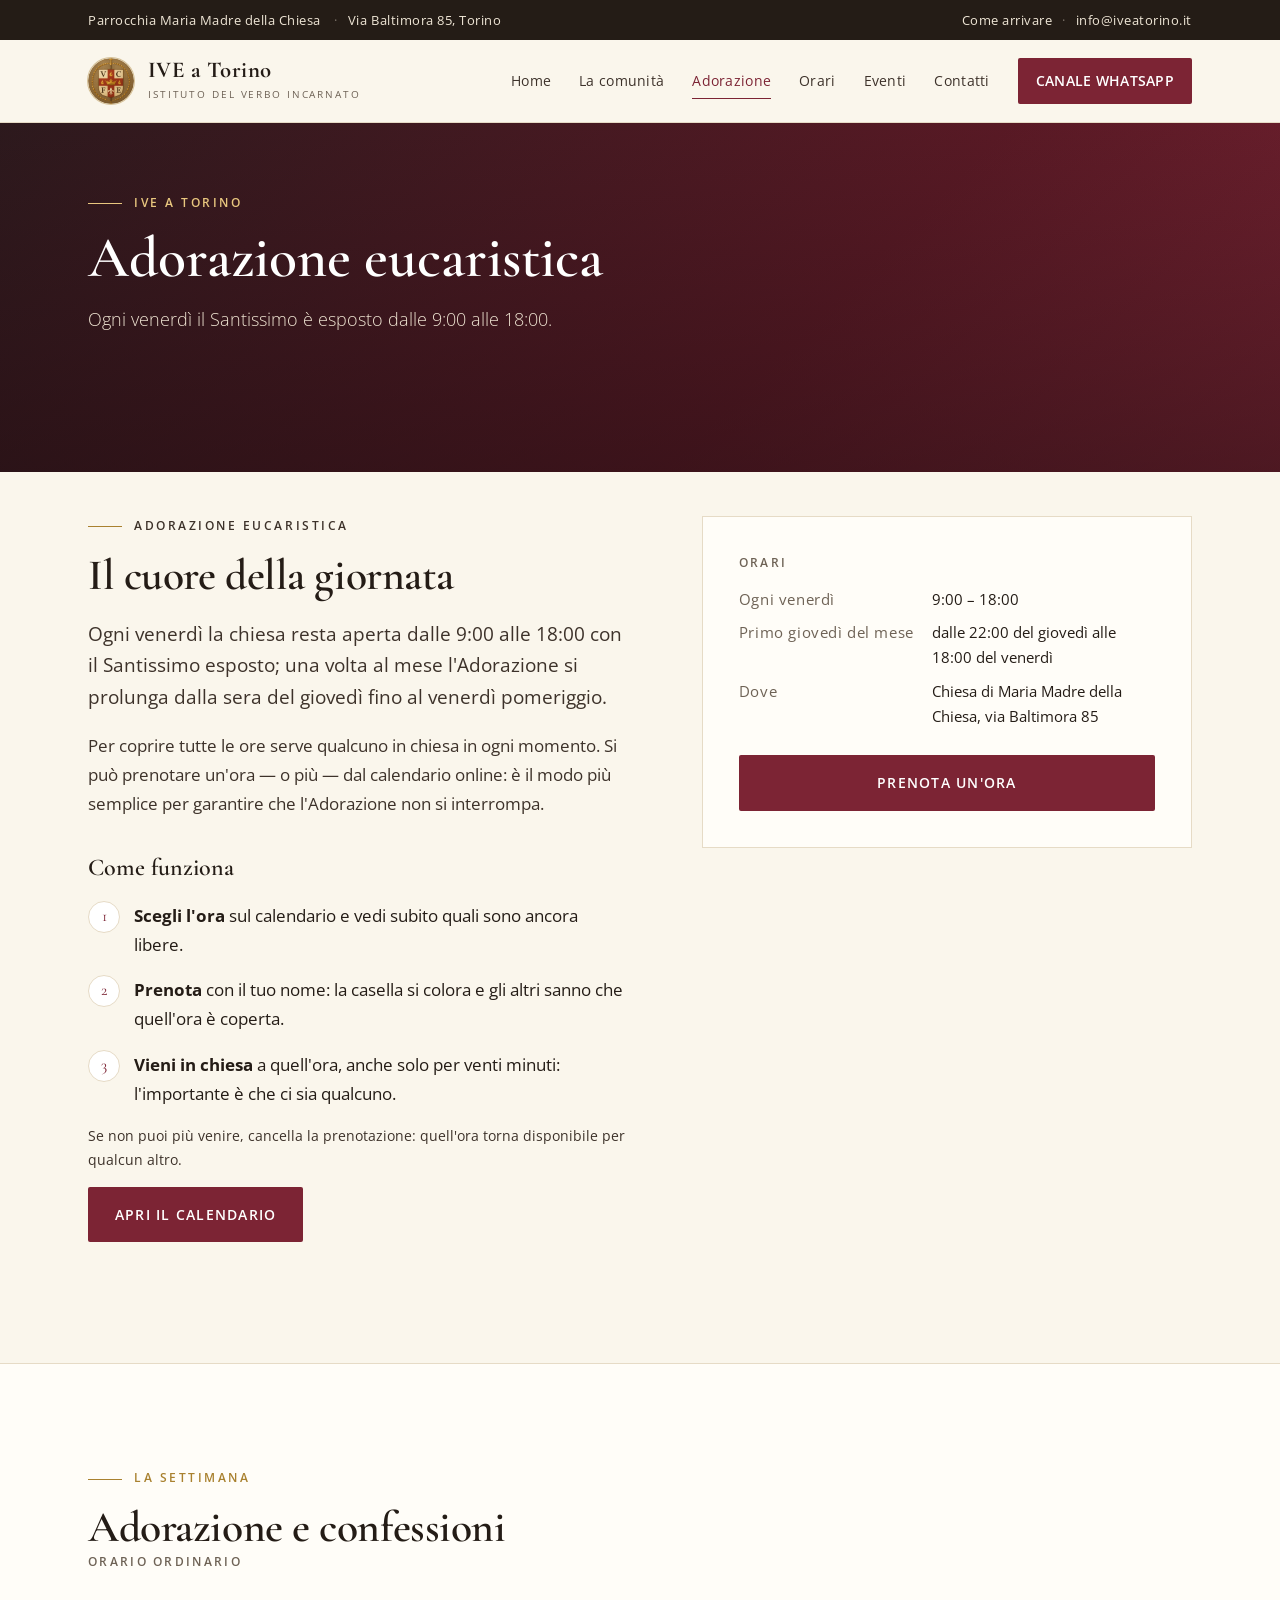
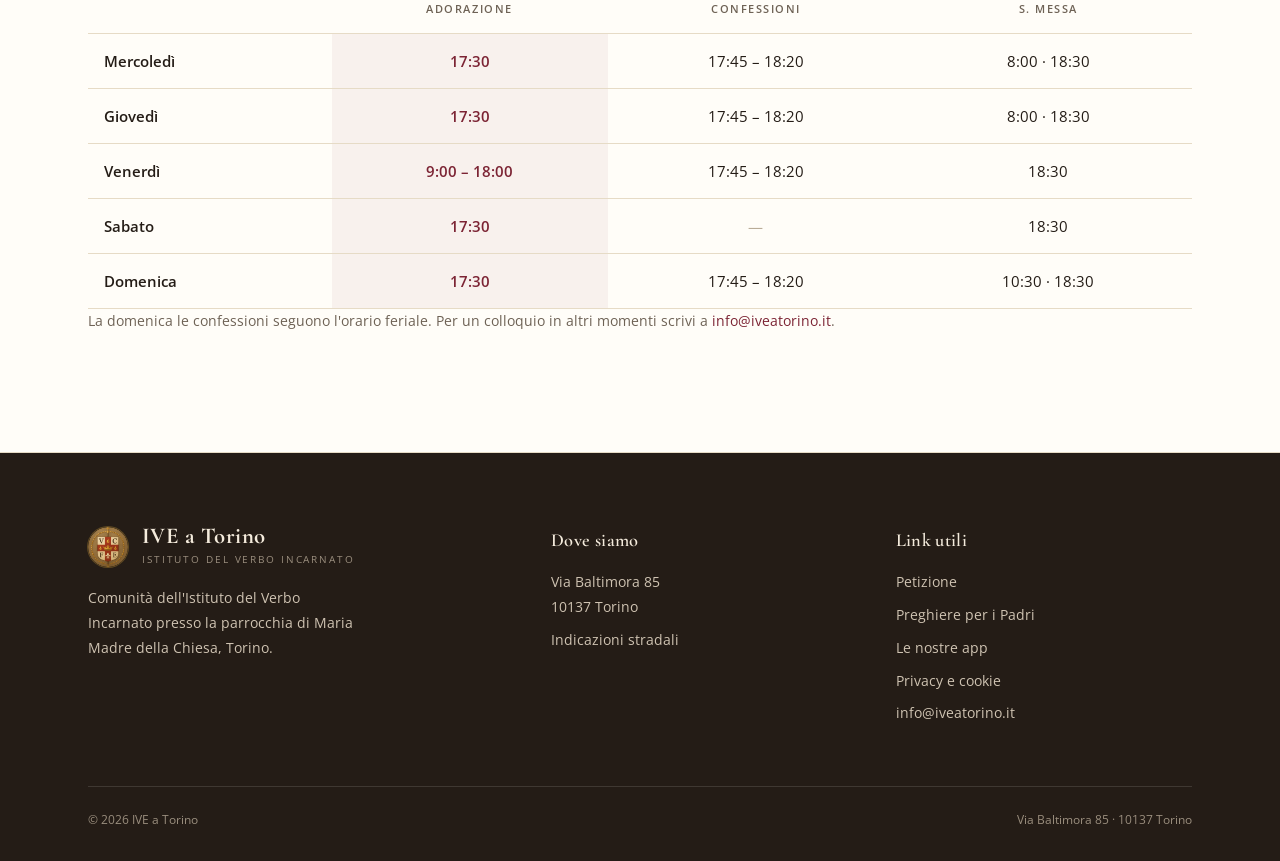
==== docs/adorazione.html @ 45ed879d "Documentazione, script di pubblicazione e cartella docs/ per GitHub Pages" ====
<!DOCTYPE html>
<html lang="it">
<head>
<meta charset="utf-8">
<meta name="viewport" content="width=device-width, initial-scale=1">
<title>Adorazione eucaristica — IVE a Torino</title>
<meta name="description" content="Orari e calendario dell'Adorazione eucaristica a Maria Madre della Chiesa, Torino: ogni venerdì dalle 9:00 alle 18:00, primo giovedì del mese.">
<link rel="canonical" href="https://www.iveatorino.it/adorazione.html">
<meta property="og:type" content="website">
<meta property="og:site_name" content="IVE a Torino">
<meta property="og:title" content="Adorazione eucaristica — IVE a Torino">
<meta property="og:description" content="Orari e calendario dell'Adorazione eucaristica a Maria Madre della Chiesa, Torino: ogni venerdì dalle 9:00 alle 18:00, primo giovedì del mese.">
<meta property="og:image" content="https://www.iveatorino.it/assets/img/crest.png">
<meta name="theme-color" content="#7C2434">
<link rel="icon" href="assets/img/crest.png">
<link rel="preconnect" href="https://fonts.googleapis.com">
<link rel="preconnect" href="https://fonts.gstatic.com" crossorigin>
<link href="https://fonts.googleapis.com/css2?family=Cormorant+Garamond:wght@500;600;700&family=Open+Sans:wght@300;400;600&display=swap" rel="stylesheet">
<link rel="stylesheet" href="assets/css/style.css">
</head>
<body>
<a class="skip" href="#main">Salta al contenuto</a>
<div class="topbar">
  <div class="wrap">
    <div>Parrocchia Maria Madre della Chiesa <span class="dot">·</span><span class="hide-s">Via Baltimora 85, Torino</span></div>
    <div><a href="https://maps.google.com/?q=Via+Baltimora+85+10137+Torino" target="_blank" rel="noopener">Come arrivare</a><span class="dot">·</span><a href="mailto:info@iveatorino.it">info@iveatorino.it</a></div>
  </div>
</div>
<header>
  <div class="wrap nav">
    <a class="brand" href="index.html">
      <img src="assets/img/crest.png" alt="Stemma dell'Istituto del Verbo Incarnato">
      <span><b>IVE a Torino</b><small>Istituto del Verbo Incarnato</small></span>
    </a>
    <button class="burger" aria-label="Apri il menu" aria-expanded="false" onclick="const m=document.getElementById('menu');m.classList.toggle('open');this.setAttribute('aria-expanded',m.classList.contains('open'))">
      <span></span><span></span><span></span>
    </button>
    <nav class="links" id="menu">
      <a href="index.html">Home</a><a href="comunita.html">La comunità</a><a href="adorazione.html" class="on">Adorazione</a><a href="orari.html">Orari</a><a href="eventi.html">Eventi</a><a href="contatti.html">Contatti</a>
      <a class="cta" href="https://whatsapp.com/channel/0029Vb6V2S27Noa7Re3MLe0u">Canale WhatsApp</a>
    </nav>
  </div>
</header>
<main id="main">
<div class="page-hero">
  <div class="wrap">
    <p class="eyebrow">IVE a Torino</p>
    <h1>Adorazione eucaristica</h1>
    <p class="sub">Ogni venerdì il Santissimo è esposto dalle 9:00 alle 18:00.</p>
  </div>
</div>

<section>
  <div class="wrap split" style="align-items:start">
    <div class="prose">
      <p class="eyebrow">Adorazione eucaristica</p>
      <h2>Il cuore della giornata</h2>
      <p class="lead">Ogni venerdì la chiesa resta aperta dalle 9:00 alle 18:00 con il Santissimo esposto; una volta al mese l'Adorazione si prolunga dalla sera del giovedì fino al venerdì pomeriggio.</p>
      <p>Per coprire tutte le ore serve qualcuno in chiesa in ogni momento. Si può prenotare un'ora — o più — dal calendario online: è il modo più semplice per garantire che l'Adorazione non si interrompa.</p>
      <h3>Come funziona</h3>
      <ol class="steps">
        <li><b>Scegli l'ora</b> sul calendario e vedi subito quali sono ancora libere.</li>
        <li><b>Prenota</b> con il tuo nome: la casella si colora e gli altri sanno che quell'ora è coperta.</li>
        <li><b>Vieni in chiesa</b> a quell'ora, anche solo per venti minuti: l'importante è che ci sia qualcuno.</li>
      </ol>
      <p class="note">Se non puoi più venire, cancella la prenotazione: quell'ora torna disponibile per qualcun altro.</p>
      <p><a class="btn btn-primary" href="https://script.google.com/macros/s/AKfycbzdeOyxCEVWRphI1P3eCbvoeGcSKrlUnJ_9xuvQpjoVHb_Cqe-H3EEqznvLJ4WXOYSK4A/exec">Apri il calendario</a></p>
    </div>
    <aside class="sidecard">
      <p class="kicker">Orari</p>
      <dl>
        <dt>Ogni venerdì</dt><dd>9:00 – 18:00</dd>
        <dt>Primo giovedì del mese</dt><dd>dalle 22:00 del giovedì alle 18:00 del venerdì</dd>
        <dt>Dove</dt><dd>Chiesa di Maria Madre della Chiesa, via Baltimora 85</dd>
      </dl>
      <a class="btn btn-primary" style="width:100%;justify-content:center" href="https://script.google.com/macros/s/AKfycbzdeOyxCEVWRphI1P3eCbvoeGcSKrlUnJ_9xuvQpjoVHb_Cqe-H3EEqznvLJ4WXOYSK4A/exec">Prenota un'ora</a>
    </aside>
  </div>
</section>

<section class="hours">
  <div class="wrap">
    <p class="eyebrow">La settimana</p>
    <h2>Adorazione e confessioni</h2>
    <div class="tablewrap">
      <table class="sched">
        <caption class="kicker">Orario ordinario</caption>
        <thead><tr><th></th><th>Adorazione</th><th>Confessioni</th><th>S. Messa</th></tr></thead>
        <tbody>
          <tr><td>Mercoledì</td><td class="ad">17:30</td><td>17:45 – 18:20</td><td>8:00 · 18:30</td></tr>
          <tr><td>Giovedì</td><td class="ad">17:30</td><td>17:45 – 18:20</td><td>8:00 · 18:30</td></tr>
          <tr><td>Venerdì</td><td class="ad">9:00 – 18:00</td><td>17:45 – 18:20</td><td>18:30</td></tr>
          <tr><td>Sabato</td><td class="ad">17:30</td><td class="off">—</td><td>18:30</td></tr>
          <tr><td>Domenica</td><td class="ad">17:30</td><td>17:45 – 18:20</td><td>10:30 · 18:30</td></tr>
        </tbody>
      </table>
      <p class="scrollhint">Scorri per vedere tutte le colonne →</p>
    </div>
    <p class="note">La domenica le confessioni seguono l'orario feriale. Per un colloquio in altri momenti scrivi a <a href="mailto:info@iveatorino.it">info@iveatorino.it</a>.</p>
  </div>
</section>

</main>
<footer>
  <div class="wrap">
    <div class="cols">
      <div>
        <a class="brand" href="index.html">
          <img src="assets/img/crest.png" alt="" style="width:40px;height:40px">
          <span><b>IVE a Torino</b><small>Istituto del Verbo Incarnato</small></span>
        </a>
        <p style="margin-top:18px;max-width:34ch">Comunità dell'Istituto del Verbo Incarnato presso la parrocchia di Maria Madre della Chiesa, Torino.</p>
      </div>
      <div>
        <h4>Dove siamo</h4>
        <ul>
          <li>Via Baltimora 85<br>10137 Torino</li>
          <li><a href="https://maps.google.com/?q=Via+Baltimora+85+10137+Torino" target="_blank" rel="noopener">Indicazioni stradali</a></li>
        </ul>
      </div>
      <div>
        <h4>Link utili</h4>
        <ul>
          <li><a href="https://petizione.iveatorino.it/">Petizione</a></li>
          <li><a href="https://preghiere.iveatorino.it/">Preghiere per i Padri</a></li>
          <li><a href="https://app.regeomaria.net">Le nostre app</a></li>
          <li><a href="privacy.html">Privacy e cookie</a></li>
          <li><a href="mailto:info@iveatorino.it">info@iveatorino.it</a></li>
        </ul>
      </div>
    </div>
    <div class="bottom">
      <div>© 2026 IVE a Torino</div>
      <div>Via Baltimora 85 · 10137 Torino</div>
    </div>
  </div>
</footer>
</body>
</html>
---- docs/assets/css/style.css ----
:root{
  --ivory:#FAF6EC;
  --paper:#FFFDF8;
  --ink:#241C16;
  --muted:#6E6255;
  --wine:#7C2434;
  --wine-dark:#5C1A26;
  --gold:#A9812F;
  --line:#E6DBC6;
  --shadow:0 18px 50px -24px rgba(36,28,22,.35);
}
*{box-sizing:border-box}
html{scroll-behavior:smooth}
body{
  margin:0;background:var(--ivory);color:var(--ink);
  font-family:"Open Sans",system-ui,-apple-system,sans-serif;
  font-size:17px;line-height:1.72;font-weight:400;
  -webkit-font-smoothing:antialiased;
}
h1,h2,h3,h4,.display{font-family:"Cormorant Garamond",Georgia,serif;font-weight:600;color:var(--ink);margin:0}
p{margin:0 0 1em}
a{color:var(--wine);text-decoration:none}
a:hover{text-decoration:underline;text-underline-offset:3px}
img{max-width:100%;display:block}
.wrap{max-width:1160px;margin:0 auto;padding:0 28px}
.skip{position:absolute;left:-9999px}
.skip:focus{left:16px;top:16px;z-index:99;background:#fff;padding:10px 14px;border:1px solid var(--line)}
:focus-visible{outline:2px solid var(--gold);outline-offset:3px}

.eyebrow{
  font-family:"Open Sans",sans-serif;font-size:.72rem;font-weight:600;
  letter-spacing:.22em;text-transform:uppercase;color:var(--gold);margin:0 0 14px;
}
.eyebrow::before{content:"";display:inline-block;width:34px;height:1px;background:var(--gold);vertical-align:middle;margin-right:12px}
h2{font-size:clamp(2rem,3.4vw,2.9rem);line-height:1.15;letter-spacing:-.01em}
h3{font-size:1.5rem;line-height:1.25;margin:34px 0 10px}
.lead{font-size:1.16rem;color:#3D322A;line-height:1.7}
.note{font-size:.88rem;color:var(--muted)}
.kicker{font-size:.72rem;letter-spacing:.2em;text-transform:uppercase;color:var(--muted);font-weight:600}

.btn{
  display:inline-flex;align-items:center;gap:10px;padding:15px 26px;border-radius:2px;
  font-size:.86rem;font-weight:600;letter-spacing:.09em;text-transform:uppercase;
  border:1px solid transparent;transition:.18s ease;cursor:pointer;
}
.btn-primary{background:var(--wine);color:#fff}
.btn-primary:hover{background:var(--wine-dark);text-decoration:none}
.btn-white{background:#fff;color:var(--wine)}
.btn-white:hover{background:#F6EDE6;text-decoration:none}
.btn-ghost{border-color:rgba(255,255,255,.55);color:#fff}
.btn-ghost:hover{background:rgba(255,255,255,.12);text-decoration:none;border-color:#fff}
.btn-line{border-color:var(--line);color:var(--wine);background:transparent}
.btn-line:hover{border-color:var(--wine);text-decoration:none}

/* topbar */
.topbar{background:var(--ink);color:#EFE6D6;font-size:.8rem;letter-spacing:.04em}
.topbar .wrap{display:flex;justify-content:space-between;align-items:center;height:40px;gap:18px}
.topbar a{color:#EFE6D6}
.topbar span.dot{opacity:.45;margin:0 10px}

/* header */
header{position:sticky;top:0;z-index:50;background:rgba(250,246,236,.95);backdrop-filter:blur(10px);border-bottom:1px solid var(--line)}
.nav{display:flex;align-items:center;justify-content:space-between;height:82px;gap:24px}
.brand{display:flex;align-items:center;gap:14px;color:var(--ink)}
.brand:hover{text-decoration:none}
.brand img{width:46px;height:46px;border-radius:50%;box-shadow:0 0 0 1px rgba(169,129,47,.45)}
.brand b{font-family:"Cormorant Garamond",serif;font-size:1.42rem;font-weight:700;letter-spacing:.02em;display:block;line-height:1.05}
.brand small{display:block;font-size:.62rem;letter-spacing:.19em;text-transform:uppercase;color:var(--muted);margin-top:3px}
.links{display:flex;align-items:center;gap:28px}
.links a{color:#3D322A;font-size:.9rem;letter-spacing:.02em;position:relative;white-space:nowrap}
.links a:hover{color:var(--wine);text-decoration:none}
.links a::after{content:"";position:absolute;left:0;right:100%;bottom:-6px;height:1px;background:var(--wine);transition:right .25s}
.links a:hover::after,.links a.on::after{right:0}
.links a.on{color:var(--wine)}
.cta{background:var(--wine);color:#fff!important;padding:11px 18px;border-radius:2px;font-size:.78rem;letter-spacing:.1em;text-transform:uppercase;font-weight:600}
.cta:hover{background:var(--wine-dark)}
.cta::after{display:none}
.burger{display:none;background:none;border:1px solid var(--line);border-radius:2px;padding:9px 11px;cursor:pointer}
.burger span{display:block;width:20px;height:2px;background:var(--ink);margin:4px 0}

/* hero home (fondo grafico, in attesa di una foto vera della chiesa) */
.hero{position:relative;min-height:620px;display:flex;align-items:flex-end;color:#fff;isolation:isolate;overflow:hidden;
  background:radial-gradient(120% 130% at 80% 15%,#8E2D40 0%,#6A1E2C 40%,#33161A 100%)}
.hero::after{content:"";position:absolute;inset:0;z-index:1;pointer-events:none;
  background:linear-gradient(180deg,rgba(20,10,12,.05) 0%,rgba(20,10,12,.12) 45%,rgba(20,10,12,.55) 100%)}
.hero-crest{width:76px;height:76px;border-radius:50%;margin-bottom:26px;box-shadow:0 0 0 1px rgba(233,199,127,.55),0 10px 30px -10px rgba(0,0,0,.5)}
.hero .wrap{position:relative;z-index:2;width:100%;padding-top:96px;padding-bottom:104px}
.hero .eyebrow{color:#E9C77F}
.hero .eyebrow::before{background:#E9C77F}
.hero h1{color:#fff;font-size:clamp(2.6rem,5.4vw,4.4rem);line-height:1.06;max-width:16ch;text-shadow:0 2px 30px rgba(0,0,0,.3)}
.hero p{max-width:56ch;font-size:1.14rem;color:#F2E9DA;margin-top:22px;font-weight:300}
.hero .actions{display:flex;gap:14px;flex-wrap:wrap;margin-top:34px}

/* hero interno */
.page-hero{position:relative;min-height:330px;display:flex;align-items:flex-end;color:#fff;isolation:isolate;overflow:hidden;margin-bottom:-60px;
  background:linear-gradient(135deg,#2E1A1E 0%,#5C1A26 62%,#7C2434 100%)}
.page-hero::after{content:"";position:absolute;inset:0;z-index:1;pointer-events:none;
  background:linear-gradient(180deg,rgba(20,10,12,.05),rgba(20,10,12,.45))}

.page-hero .wrap{position:relative;z-index:2;width:100%;padding-bottom:120px;padding-top:70px}
.page-hero .eyebrow{color:#E9C77F}
.page-hero .eyebrow::before{background:#E9C77F}
.page-hero h1{color:#fff;font-size:clamp(2.2rem,4.6vw,3.6rem);line-height:1.1;max-width:22ch}
.page-hero .sub{color:#EFE4D2;font-size:1.1rem;margin-top:14px;font-weight:300;max-width:56ch}

/* facts */
.facts{position:relative;margin-top:-58px;z-index:5}
.facts .card{background:var(--paper);box-shadow:var(--shadow);border:1px solid var(--line);display:grid;grid-template-columns:repeat(3,1fr)}
.fact{padding:30px 32px;border-right:1px solid var(--line)}
.fact:last-child{border-right:none}
.fact .k{font-size:.7rem;letter-spacing:.2em;text-transform:uppercase;color:var(--gold);font-weight:600;margin-bottom:8px}
.fact .v{font-family:"Cormorant Garamond",serif;font-size:1.5rem;line-height:1.25;margin:0}
.fact .n{font-size:.86rem;color:var(--muted);margin-top:4px}
.fact a.more{font-size:.78rem;letter-spacing:.08em;text-transform:uppercase;font-weight:600}

/* sections */
main{position:relative;z-index:1}
section{padding:104px 0}
section.tight{padding:72px 0}
.split{display:grid;grid-template-columns:1.05fr .95fr;gap:72px;align-items:center}
.prose{max-width:66ch}
.prose p{color:#3D322A}
.prose h2{margin-bottom:18px}

/* doors */
.doors{display:grid;grid-template-columns:repeat(3,1fr);border:1px solid var(--line);background:var(--paper)}
.door{padding:42px 36px 38px;border-right:1px solid var(--line);display:flex;flex-direction:column;transition:.2s}
.door:last-child{border-right:none}
a.door:hover{background:#FFF9EC;text-decoration:none}
.door svg{width:34px;height:34px;stroke:var(--wine);fill:none;stroke-width:1.4;margin-bottom:22px}
.door h3{font-size:1.6rem;margin:0 0 10px}
.door p{color:var(--muted);font-size:.96rem;margin-bottom:22px}
.door .go{margin-top:auto;font-size:.76rem;letter-spacing:.12em;text-transform:uppercase;font-weight:600;color:var(--wine)}
.door .go::after{content:" →"}

/* tabelle */
.hours{background:var(--paper);border-top:1px solid var(--line);border-bottom:1px solid var(--line)}
.tablewrap{overflow-x:auto;-webkit-overflow-scrolling:touch}
table.sched{width:100%;border-collapse:collapse;font-size:.95rem;min-width:520px}
table.sched.big{font-size:1rem}
table.sched caption{text-align:left;padding-bottom:14px}
table.sched th,table.sched td{padding:14px 16px;text-align:center;border-bottom:1px solid var(--line)}
table.sched th{font-size:.68rem;letter-spacing:.14em;text-transform:uppercase;color:var(--muted);font-weight:600}
table.sched td:first-child,table.sched th:first-child{text-align:left;font-weight:600}
table.sched tbody tr:hover{background:#FBF4E3}
table.sched td.ad{background:rgba(124,36,52,.05);color:var(--wine);font-weight:600}
table.sched td.off{color:#B9AC98}
p.scrollhint{display:none}
table.sched td .tiny{display:block;font-size:.68rem;letter-spacing:.14em;text-transform:uppercase;color:var(--muted);margin-top:2px}

/* evento */
.event{display:grid;grid-template-columns:340px 1fr;gap:56px;align-items:center}
.event img{box-shadow:var(--shadow);border:1px solid var(--line)}
.event h3{font-size:2.2rem;margin:10px 0 14px}
.event .when{display:flex;gap:26px;margin:26px 0 8px;flex-wrap:wrap}
.event .when div{font-size:.9rem;color:var(--muted)}
.event .when b{display:block;font-family:"Cormorant Garamond",serif;font-size:1.25rem;color:var(--ink)}

/* quote */
.quote{background:var(--ivory);text-align:center;border-top:1px solid var(--line);border-bottom:1px solid var(--line)}
.quote .eyebrow{display:inline-block}
.quote .eyebrow::before{display:none}
.quote blockquote{margin:0 auto;max-width:900px;font-family:"Cormorant Garamond",serif;font-size:clamp(1.9rem,3.6vw,3rem);line-height:1.25;font-weight:600;font-style:italic;color:var(--wine)}
.motto-it{font-family:"Cormorant Garamond",serif;font-size:1.25rem;color:var(--muted);margin:14px 0 18px}
.quote cite{display:block;font-family:"Open Sans",sans-serif;font-size:.74rem;letter-spacing:.2em;text-transform:uppercase;color:var(--gold);font-style:normal}

/* banda */
.band{background:var(--wine);color:#FBEFE6}
.band .wrap{display:flex;justify-content:space-between;align-items:center;gap:40px;flex-wrap:wrap}
.band h2{color:#fff;font-size:clamp(1.9rem,3vw,2.5rem)}
.band p{color:#F0D9CF;margin:6px 0 0;max-width:52ch}
.band .actions{display:flex;gap:12px;flex-wrap:wrap}

/* aside e schede */
.sidecard{background:var(--paper);border:1px solid var(--line);padding:36px}
.sidecard dl{margin:14px 0 26px;display:grid;grid-template-columns:auto 1fr;gap:8px 18px;font-size:.92rem}
.sidecard dt{color:var(--muted);letter-spacing:.04em}
.sidecard dd{margin:0}
.cardpanel{background:var(--paper);border:1px solid var(--line);padding:40px}
.cardpanel h3{margin:8px 0 10px;font-size:1.7rem}
.cardpanel p{font-size:.95rem;color:var(--muted)}

/* scheda identità (home, al posto della foto) */
.identity{background:var(--paper);border:1px solid var(--line);box-shadow:var(--shadow);padding:38px}
.identity-mark{width:84px;height:84px;border-radius:50%;margin-bottom:18px;box-shadow:0 0 0 1px rgba(169,129,47,.4)}
.identity h3{font-size:1.6rem;margin:4px 0 6px}
.identity .addr{color:var(--muted);font-size:.92rem;margin-bottom:0}
.identity hr{border:none;border-top:1px solid var(--line);margin:22px 0}
.identity dl{display:grid;grid-template-columns:auto 1fr;gap:6px 16px;font-size:.88rem;margin:0 0 24px}
.identity dt{color:var(--muted)}
.identity dd{margin:0}

/* note piccole */
.fine{font-size:.82rem;color:var(--muted);margin-top:14px;line-height:1.6}

/* elenco numeri della newsletter */
.issues{display:grid;grid-template-columns:1fr 1fr;gap:1px;background:var(--line);border:1px solid var(--line)}
.issue{background:var(--paper);padding:26px 28px;display:block;color:var(--ink)}
.issue:hover{background:#FFF9EC;text-decoration:none}
.issue .date{display:block;font-size:.7rem;letter-spacing:.16em;text-transform:uppercase;color:var(--gold);margin-bottom:8px}
.issue .ttl{display:block;font-family:"Cormorant Garamond",serif;font-size:1.25rem;line-height:1.25;margin-bottom:6px}
.issue .desc{display:block;font-size:.88rem;color:var(--muted)}

/* liste */
ul.ticks{list-style:none;padding:0;margin:18px 0 0}
ul.ticks li{position:relative;padding-left:30px;margin-bottom:10px;color:#3D322A}
ul.ticks li::before{content:"";position:absolute;left:0;top:.55em;width:12px;height:12px;border:1px solid var(--gold);border-radius:50%}
ol.steps{counter-reset:s;list-style:none;padding:0;margin:18px 0 0}
ol.steps li{counter-increment:s;position:relative;padding-left:46px;margin-bottom:16px}
ol.steps li::before{content:counter(s);position:absolute;left:0;top:0;width:30px;height:30px;border:1px solid var(--line);border-radius:50%;display:grid;place-items:center;font-family:"Cormorant Garamond",serif;font-size:1rem;color:var(--wine);background:#fff}

/* figure */
figure{margin:0}
figcaption{font-size:.8rem;color:var(--muted);margin-top:12px;letter-spacing:.03em}

/* mappa */
.map{border:1px solid var(--line);background:var(--paper);line-height:0}
.map iframe{width:100%;height:420px;border:0;filter:grayscale(.15)}

/* footer */
footer{background:var(--ink);color:#CFC3B2;padding:72px 0 30px;font-size:.9rem}
footer .cols{display:grid;grid-template-columns:1.4fr 1fr 1fr;gap:48px}
footer h4{font-family:"Cormorant Garamond",serif;font-size:1.15rem;color:#F4EBDC;margin:0 0 14px;letter-spacing:.02em}
footer a{color:#CFC3B2}
footer a:hover{color:#fff}
footer ul{list-style:none;margin:0;padding:0}
footer li{margin-bottom:8px}
footer .bottom{border-top:1px solid rgba(255,255,255,.12);margin-top:52px;padding-top:22px;display:flex;justify-content:space-between;gap:16px;flex-wrap:wrap;font-size:.78rem;color:#9A8E7E}
footer .brand b{color:#F4EBDC}
footer .brand small{color:#9A8E7E}

@media (max-width:980px){
  .split{grid-template-columns:1fr;gap:40px}
  .doors{grid-template-columns:1fr}
  .door{border-right:none;border-bottom:1px solid var(--line)}
  .door:last-child{border-bottom:none}
  .event{grid-template-columns:1fr;gap:34px}
  .event img{max-width:320px}
  .facts .card{grid-template-columns:1fr}
  .fact{border-right:none;border-bottom:1px solid var(--line)}
  .fact:last-child{border-bottom:none}
  footer .cols{grid-template-columns:1fr 1fr}
}
@media (max-width:480px){
  .brand small{display:none}
  .brand b{font-size:1.3rem}
}
@media (max-width:760px){
  body{font-size:16px}
  .nav{height:70px}
  .links{display:none;position:absolute;top:70px;left:0;right:0;background:var(--paper);border-bottom:1px solid var(--line);flex-direction:column;align-items:flex-start;gap:0;padding:8px 0}
  .links.open{display:flex}
  .links a{padding:13px 28px;width:100%}
  .links .cta{margin:10px 20px 16px;align-self:flex-start}
  .burger{display:block}
  .topbar{display:none}
  .hero-crest{width:62px;height:62px;margin-bottom:18px}
  .issues{grid-template-columns:1fr}
  section{padding:72px 0}
  .hero{min-height:520px}
  .hero .wrap{padding-top:72px;padding-bottom:118px}
  .facts{margin-top:-46px}
  .page-hero{min-height:260px;margin-bottom:-40px}
  .page-hero .wrap{padding-bottom:96px;padding-top:50px}
  p.scrollhint{display:block;font-size:.72rem;letter-spacing:.12em;text-transform:uppercase;color:var(--muted);margin:10px 0 0}
  table.sched{font-size:.85rem}
  table.sched th,table.sched td{padding:11px 10px}
  footer .cols{grid-template-columns:1fr;gap:32px}
  .sidecard,.cardpanel,.identity{padding:26px}
}
@media (prefers-reduced-motion:reduce){*{transition:none!important;scroll-behavior:auto}}
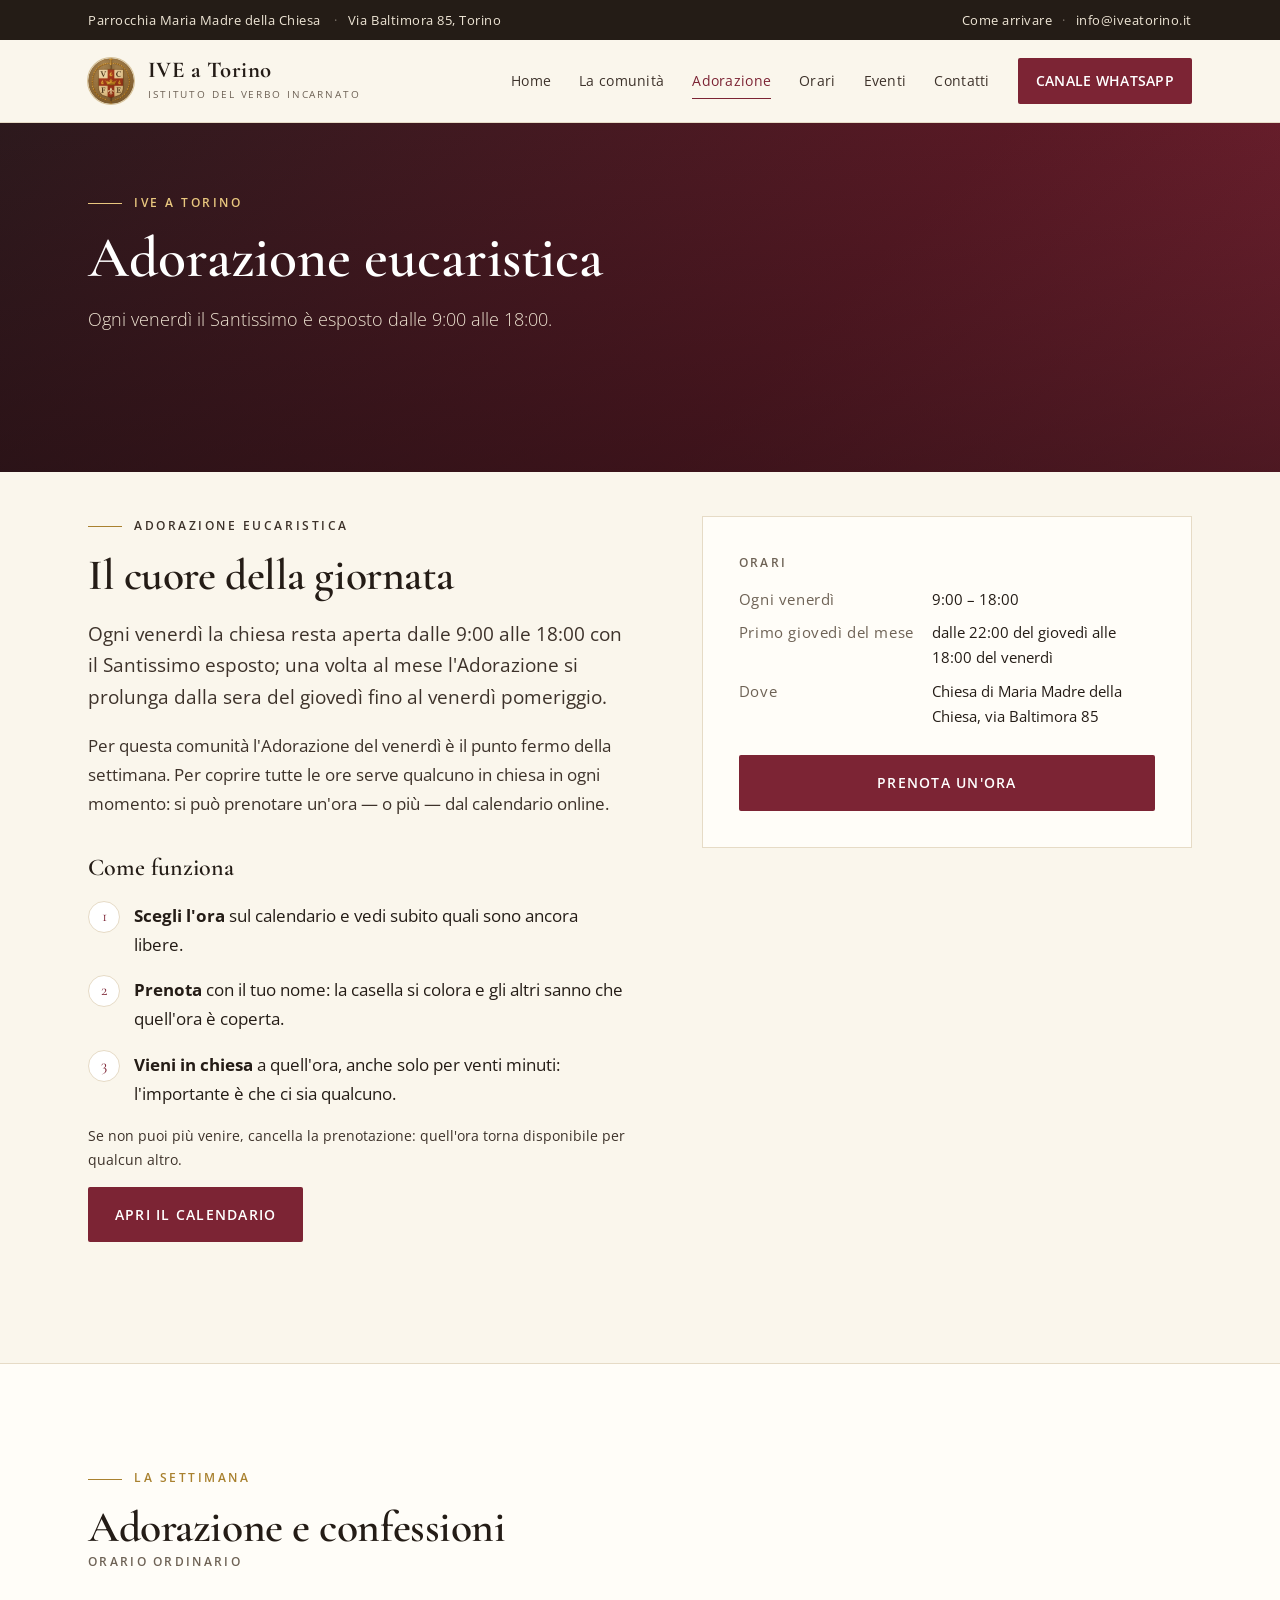
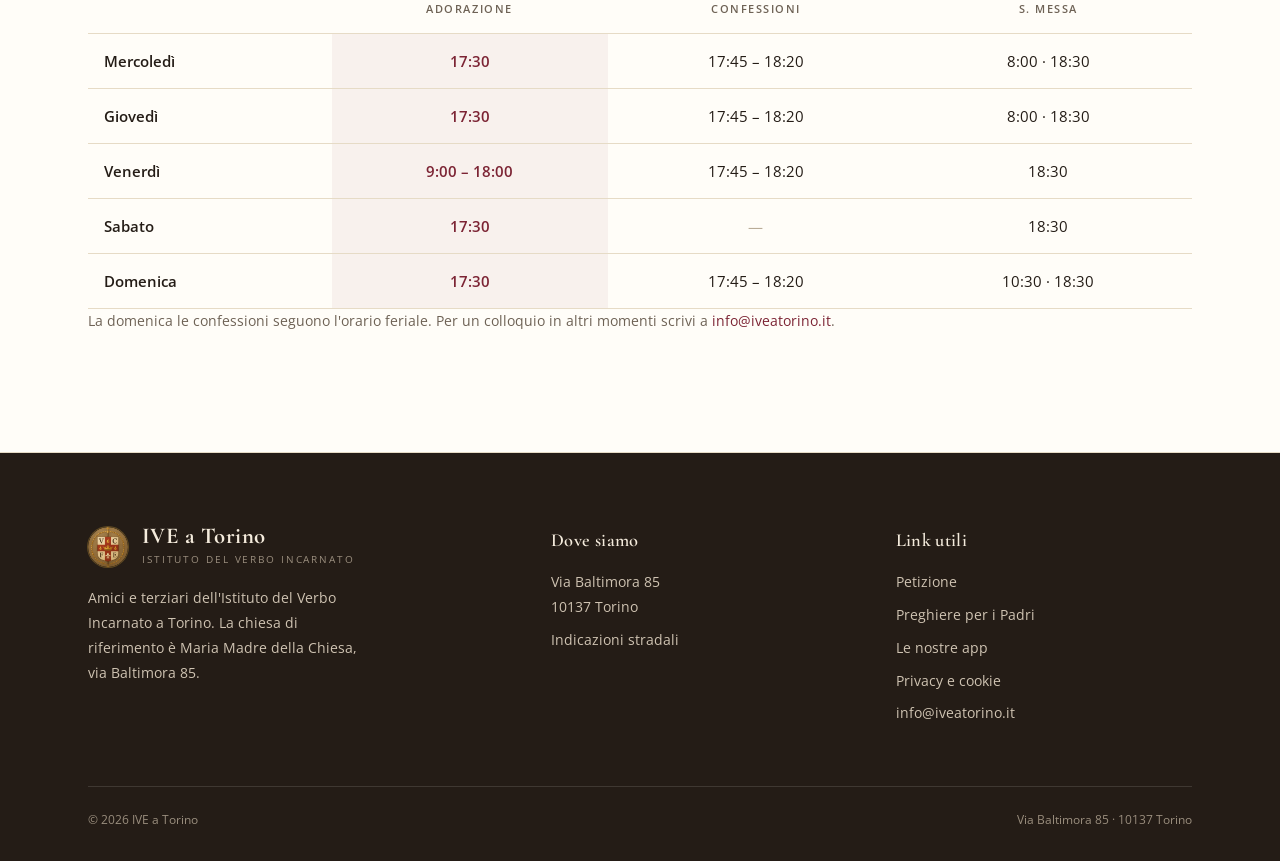
==== commit 33c5a1ad: "Riscritto il sito: amici e terziari dell'IVE dopo la partenza dei padri" ====
--- a/docs/adorazione.html
+++ b/docs/adorazione.html
@@ -56,7 +56,7 @@
       <p class="eyebrow">Adorazione eucaristica</p>
       <h2>Il cuore della giornata</h2>
       <p class="lead">Ogni venerdì la chiesa resta aperta dalle 9:00 alle 18:00 con il Santissimo esposto; una volta al mese l'Adorazione si prolunga dalla sera del giovedì fino al venerdì pomeriggio.</p>
-      <p>Per coprire tutte le ore serve qualcuno in chiesa in ogni momento. Si può prenotare un'ora — o più — dal calendario online: è il modo più semplice per garantire che l'Adorazione non si interrompa.</p>
+      <p>Per questa comunità l'Adorazione del venerdì è il punto fermo della settimana. Per coprire tutte le ore serve qualcuno in chiesa in ogni momento: si può prenotare un'ora — o più — dal calendario online.</p>
       <h3>Come funziona</h3>
       <ol class="steps">
         <li><b>Scegli l'ora</b> sul calendario e vedi subito quali sono ancora libere.</li>
@@ -109,7 +109,7 @@
           <img src="assets/img/crest.png" alt="" style="width:40px;height:40px">
           <span><b>IVE a Torino</b><small>Istituto del Verbo Incarnato</small></span>
         </a>
-        <p style="margin-top:18px;max-width:34ch">Comunità dell'Istituto del Verbo Incarnato presso la parrocchia di Maria Madre della Chiesa, Torino.</p>
+        <p style="margin-top:18px;max-width:34ch">Amici e terziari dell'Istituto del Verbo Incarnato a Torino. La chiesa di riferimento è Maria Madre della Chiesa, via Baltimora 85.</p>
       </div>
       <div>
         <h4>Dove siamo</h4>
--- a/docs/assets/css/style.css
+++ b/docs/assets/css/style.css
@@ -78,18 +78,24 @@
 .burger{display:none;background:none;border:1px solid var(--line);border-radius:2px;padding:9px 11px;cursor:pointer}
 .burger span{display:block;width:20px;height:2px;background:var(--ink);margin:4px 0}
 
-/* hero home (fondo grafico, in attesa di una foto vera della chiesa) */
-.hero{position:relative;min-height:620px;display:flex;align-items:flex-end;color:#fff;isolation:isolate;overflow:hidden;
-  background:radial-gradient(120% 130% at 80% 15%,#8E2D40 0%,#6A1E2C 40%,#33161A 100%)}
-.hero::after{content:"";position:absolute;inset:0;z-index:1;pointer-events:none;
-  background:linear-gradient(180deg,rgba(20,10,12,.05) 0%,rgba(20,10,12,.12) 45%,rgba(20,10,12,.55) 100%)}
+/* hero home: testo a sinistra, Santa Casa di Loreto a destra */
+.hero{position:relative;display:grid;grid-template-columns:1.02fr .98fr;align-items:stretch;min-height:620px;color:#fff;overflow:hidden;
+  background:radial-gradient(120% 130% at 12% 18%,#8E2D40 0%,#6A1E2C 46%,#33161A 100%)}
+.hero-copy{display:flex;flex-direction:column;justify-content:center;position:relative;z-index:2;
+  padding:92px 56px 104px max(28px,calc((100vw - 1160px)/2))}
 .hero-crest{width:76px;height:76px;border-radius:50%;margin-bottom:26px;box-shadow:0 0 0 1px rgba(233,199,127,.55),0 10px 30px -10px rgba(0,0,0,.5)}
-.hero .wrap{position:relative;z-index:2;width:100%;padding-top:96px;padding-bottom:104px}
-.hero .eyebrow{color:#E9C77F}
+.hero .eyebrow{color:#E9C77F;letter-spacing:.15em}
 .hero .eyebrow::before{background:#E9C77F}
-.hero h1{color:#fff;font-size:clamp(2.6rem,5.4vw,4.4rem);line-height:1.06;max-width:16ch;text-shadow:0 2px 30px rgba(0,0,0,.3)}
-.hero p{max-width:56ch;font-size:1.14rem;color:#F2E9DA;margin-top:22px;font-weight:300}
-.hero .actions{display:flex;gap:14px;flex-wrap:wrap;margin-top:34px}
+.hero h1{color:#fff;font-size:clamp(2.5rem,4.6vw,3.9rem);line-height:1.07;max-width:15ch;text-shadow:0 2px 30px rgba(0,0,0,.25)}
+.hero p{max-width:46ch;font-size:1.08rem;color:#F2E9DA;margin-top:20px;font-weight:300}
+.hero .actions{display:flex;gap:14px;flex-wrap:wrap;margin-top:32px}
+.hero-photo{position:relative;margin:0;overflow:hidden}
+.hero-photo img{width:100%;height:100%;object-fit:cover;object-position:50% 30%;display:block}
+.hero-photo::after{content:"";position:absolute;inset:0;z-index:1;
+  background:linear-gradient(90deg,rgba(51,22,26,.62) 0%,rgba(51,22,26,.12) 38%,rgba(51,22,26,0) 70%)}
+.hero-photo figcaption{position:absolute;top:20px;left:24px;right:auto;bottom:auto;z-index:2;
+  font-size:.66rem;letter-spacing:.18em;text-transform:uppercase;color:#F3E6D3;
+  text-shadow:0 1px 10px rgba(0,0,0,.85)}
 
 /* hero interno */
 .page-hero{position:relative;min-height:330px;display:flex;align-items:flex-end;color:#fff;isolation:isolate;overflow:hidden;margin-bottom:-60px;
@@ -255,10 +261,15 @@
   .burger{display:block}
   .topbar{display:none}
   .hero-crest{width:62px;height:62px;margin-bottom:18px}
+  .hero .eyebrow{font-size:.66rem;letter-spacing:.11em}
+  .hero .eyebrow::before{width:22px;margin-right:8px}
   .issues{grid-template-columns:1fr}
   section{padding:72px 0}
-  .hero{min-height:520px}
-  .hero .wrap{padding-top:72px;padding-bottom:118px}
+  .hero{grid-template-columns:1fr;min-height:0}
+  .hero-photo{order:-1;aspect-ratio:4/3;max-height:400px}
+  .hero-photo::after{background:linear-gradient(180deg,rgba(20,10,12,.45),rgba(20,10,12,0) 40%,rgba(20,10,12,.35))}
+  .hero-photo figcaption{top:auto;bottom:14px;left:20px}
+  .hero-copy{padding:34px 28px 96px}
   .facts{margin-top:-46px}
   .page-hero{min-height:260px;margin-bottom:-40px}
   .page-hero .wrap{padding-bottom:96px;padding-top:50px}
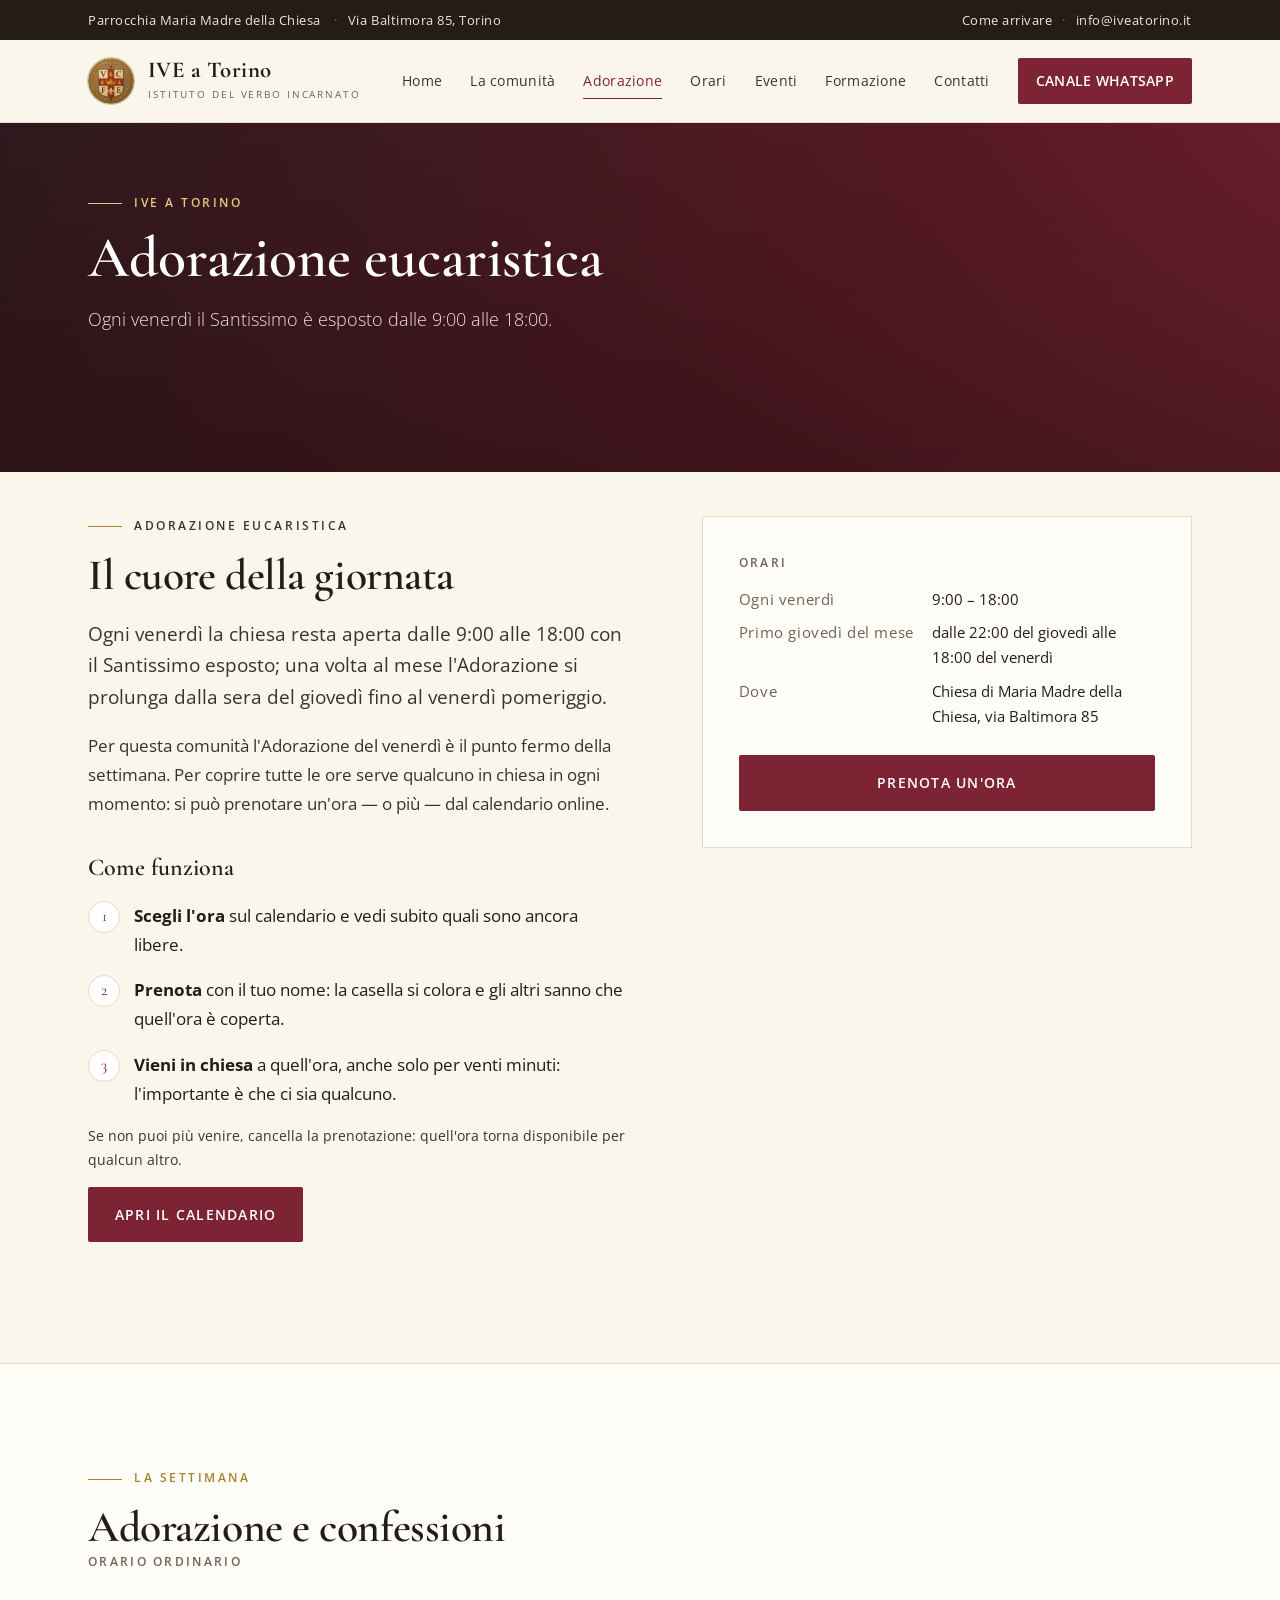
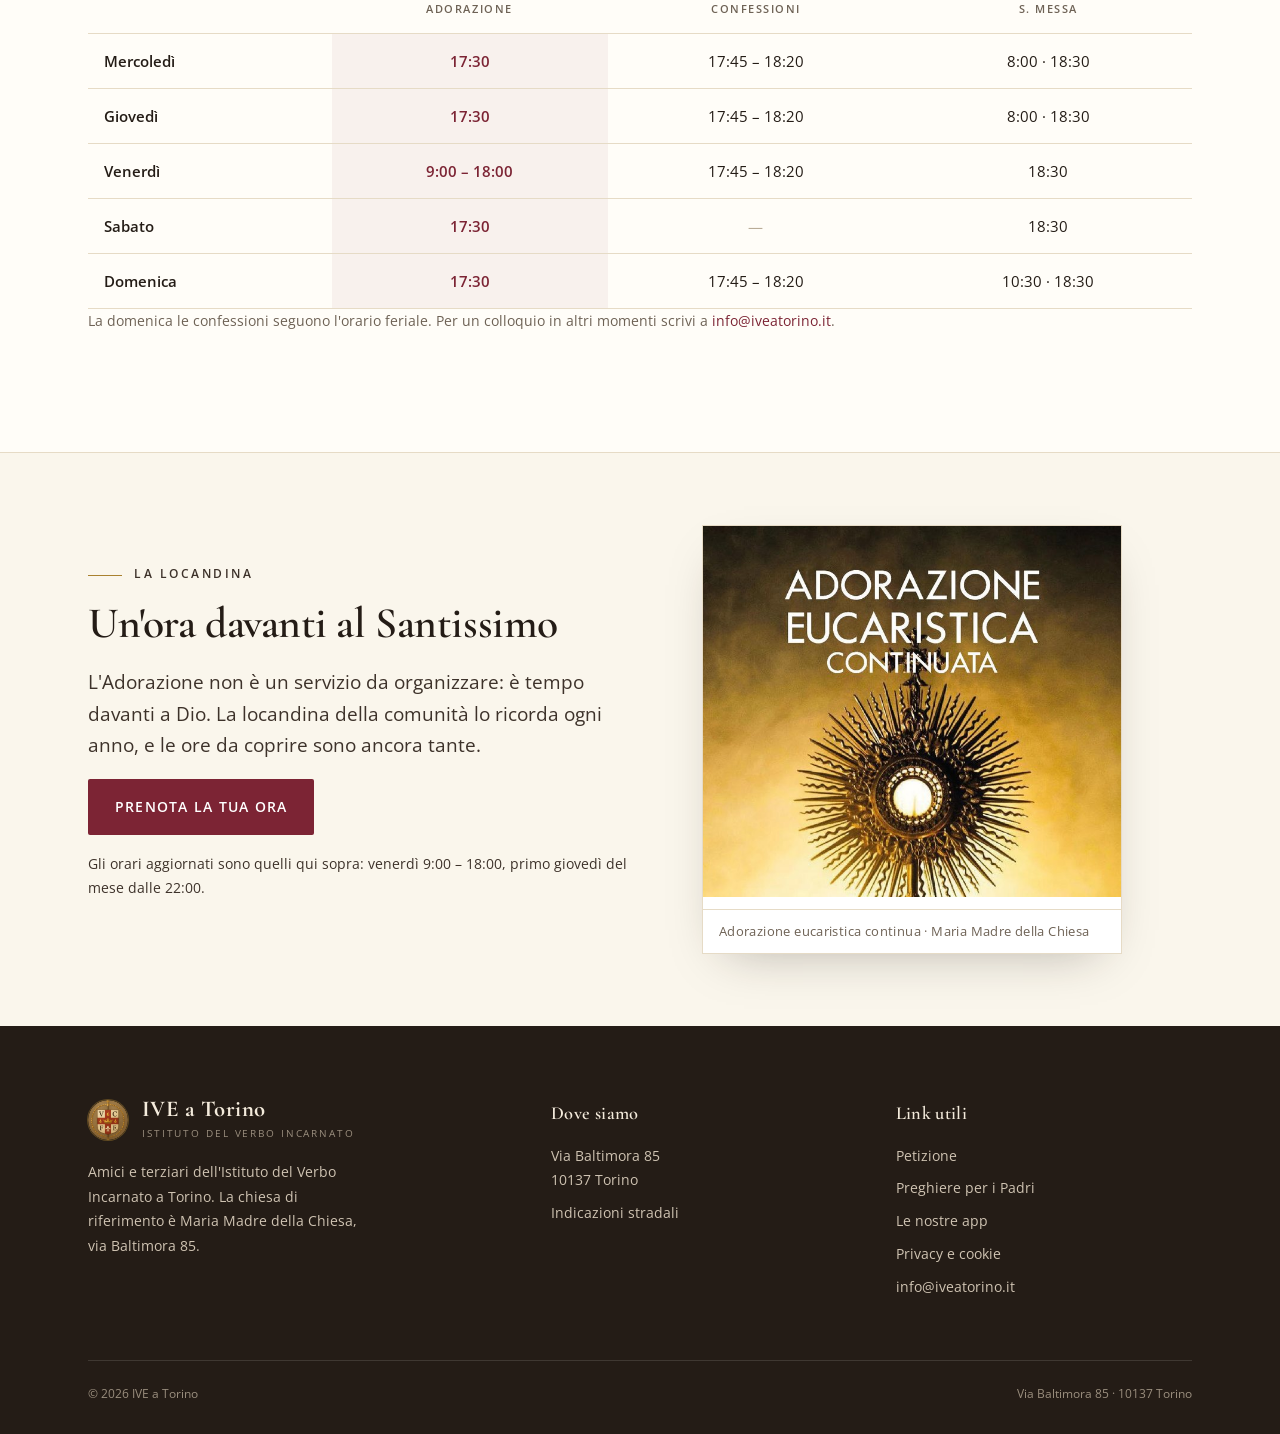
==== commit 15a455d7: "Formazione: collana Virtus, documenti e rivista Cristo in Tutto (anteprima locale, non pubblicata)" ====
--- a/docs/adorazione.html
+++ b/docs/adorazione.html
@@ -36,7 +36,7 @@
       <span></span><span></span><span></span>
     </button>
     <nav class="links" id="menu">
-      <a href="index.html">Home</a><a href="comunita.html">La comunità</a><a href="adorazione.html" class="on">Adorazione</a><a href="orari.html">Orari</a><a href="eventi.html">Eventi</a><a href="contatti.html">Contatti</a>
+      <a href="index.html">Home</a><a href="comunita.html">La comunità</a><a href="adorazione.html" class="on">Adorazione</a><a href="orari.html">Orari</a><a href="eventi.html">Eventi</a><a href="formazione.html">Formazione</a><a href="contatti.html">Contatti</a>
       <a class="cta" href="https://whatsapp.com/channel/0029Vb6V2S27Noa7Re3MLe0u">Canale WhatsApp</a>
     </nav>
   </div>
@@ -100,6 +100,22 @@
   </div>
 </section>
 
+<section class="tight">
+  <div class="wrap split" style="align-items:center">
+    <div class="prose">
+      <p class="eyebrow">La locandina</p>
+      <h2>Un'ora davanti al Santissimo</h2>
+      <p class="lead">L'Adorazione non è un servizio da organizzare: è tempo davanti a Dio. La locandina della comunità lo ricorda ogni anno, e le ore da coprire sono ancora tante.</p>
+      <p><a class="btn btn-primary" href="https://script.google.com/macros/s/AKfycbzdeOyxCEVWRphI1P3eCbvoeGcSKrlUnJ_9xuvQpjoVHb_Cqe-H3EEqznvLJ4WXOYSK4A/exec">Prenota la tua ora</a></p>
+      <p class="note">Gli orari aggiornati sono quelli qui sopra: venerdì 9:00 – 18:00, primo giovedì del mese dalle 22:00.</p>
+    </div>
+    <figure class="poster" style="max-width:420px">
+      <img src="assets/img/locandina-adorazione.jpg" alt="Locandina dell'Adorazione eucaristica continua: l'ostensorio con il Santissimo">
+      <figcaption>Adorazione eucaristica continua · Maria Madre della Chiesa</figcaption>
+    </figure>
+  </div>
+</section>
+
 </main>
 <footer>
   <div class="wrap">
--- a/docs/assets/css/style.css
+++ b/docs/assets/css/style.css
@@ -216,6 +216,25 @@
 ol.steps li::before{content:counter(s);position:absolute;left:0;top:0;width:30px;height:30px;border:1px solid var(--line);border-radius:50%;display:grid;place-items:center;font-family:"Cormorant Garamond",serif;font-size:1rem;color:var(--wine);background:#fff}
 
 /* figure */
+/* ---------- formazione: schede PDF ---------- */
+.docs{display:grid;grid-template-columns:repeat(3,1fr);gap:1px;background:var(--line);border:1px solid var(--line)}
+.doc{background:var(--paper);padding:28px 26px 24px;display:flex;flex-direction:column;transition:.2s}
+.doc:hover{background:#FFF9EC}
+.doc .n{font-size:.68rem;letter-spacing:.18em;text-transform:uppercase;color:var(--gold);font-weight:600;margin:0 0 10px}
+.doc h3{font-size:1.34rem;line-height:1.24;margin:0 0 8px}
+.doc .sub{font-size:.9rem;color:var(--muted);line-height:1.5;margin:0 0 6px}
+.doc .meta{margin:auto 0 16px;padding-top:16px;border-top:1px solid var(--line);font-size:.78rem;color:var(--muted);letter-spacing:.04em}
+.doc .dl{font-size:.74rem;letter-spacing:.12em;text-transform:uppercase;font-weight:600;color:var(--wine)}
+.doc .dl::after{content:" →"}
+
+/* ---------- locandine ---------- */
+.poster{background:#fff;border:1px solid var(--line);box-shadow:var(--shadow)}
+.poster img{width:100%;height:auto}
+.poster figcaption{padding:12px 16px;border-top:1px solid var(--line);font-size:.82rem;color:var(--muted);line-height:1.45}
+.poster figcaption b{display:block;font-family:"Cormorant Garamond",serif;font-size:1.05rem;font-weight:600;color:var(--ink);margin-bottom:2px}
+.twoup{display:grid;grid-template-columns:repeat(2,minmax(0,1fr));gap:44px;align-items:start;margin-top:38px;max-width:880px}
+.rivista{display:grid;grid-template-columns:320px 1fr;gap:56px;align-items:center}
+
 figure{margin:0}
 figcaption{font-size:.8rem;color:var(--muted);margin-top:12px;letter-spacing:.03em}
 
@@ -242,6 +261,9 @@
   .door:last-child{border-bottom:none}
   .event{grid-template-columns:1fr;gap:34px}
   .event img{max-width:320px}
+  .docs{grid-template-columns:repeat(2,1fr)}
+  .twoup{grid-template-columns:1fr;max-width:420px}
+  .rivista{grid-template-columns:1fr;gap:34px}
   .facts .card{grid-template-columns:1fr}
   .fact{border-right:none;border-bottom:1px solid var(--line)}
   .fact:last-child{border-bottom:none}
@@ -264,6 +286,8 @@
   .hero .eyebrow{font-size:.66rem;letter-spacing:.11em}
   .hero .eyebrow::before{width:22px;margin-right:8px}
   .issues{grid-template-columns:1fr}
+  .docs{grid-template-columns:1fr}
+  .twoup{max-width:none}
   section{padding:72px 0}
   .hero{grid-template-columns:1fr;min-height:0}
   .hero-photo{order:-1;aspect-ratio:4/3;max-height:400px}
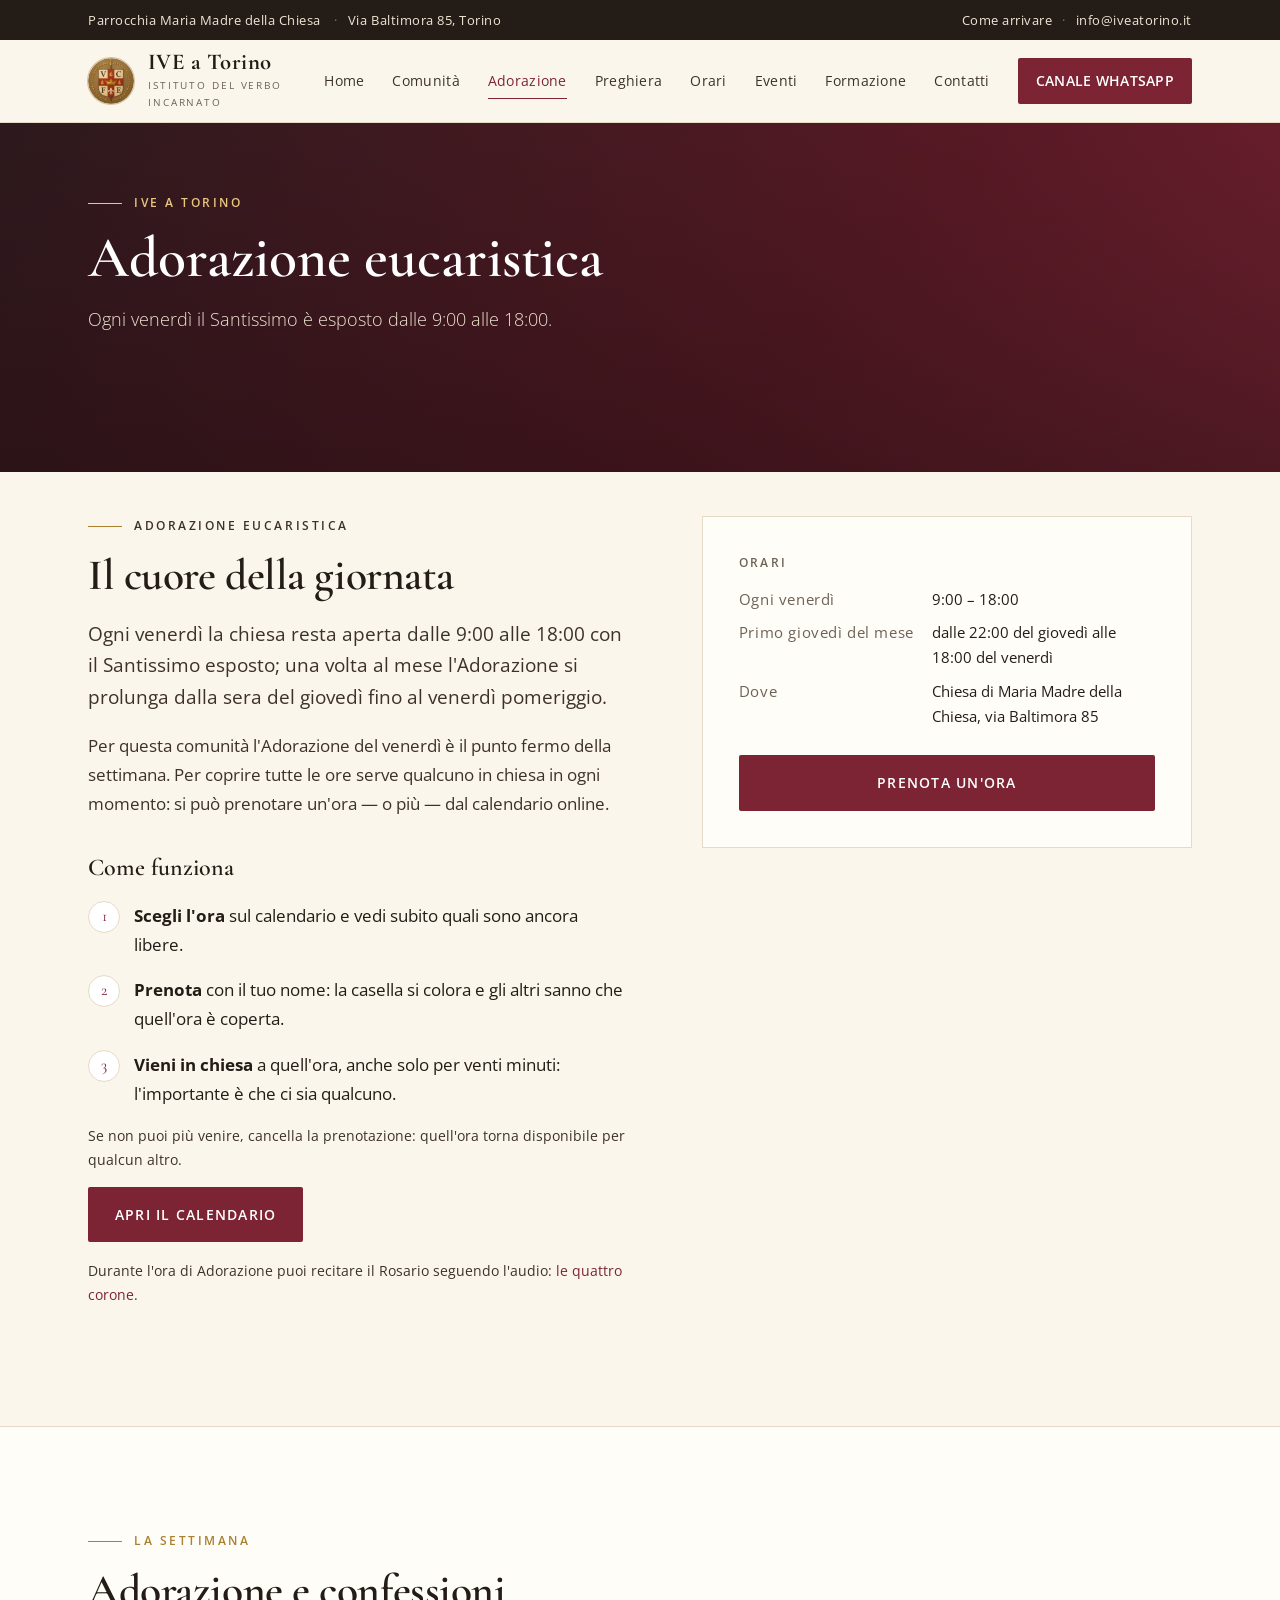
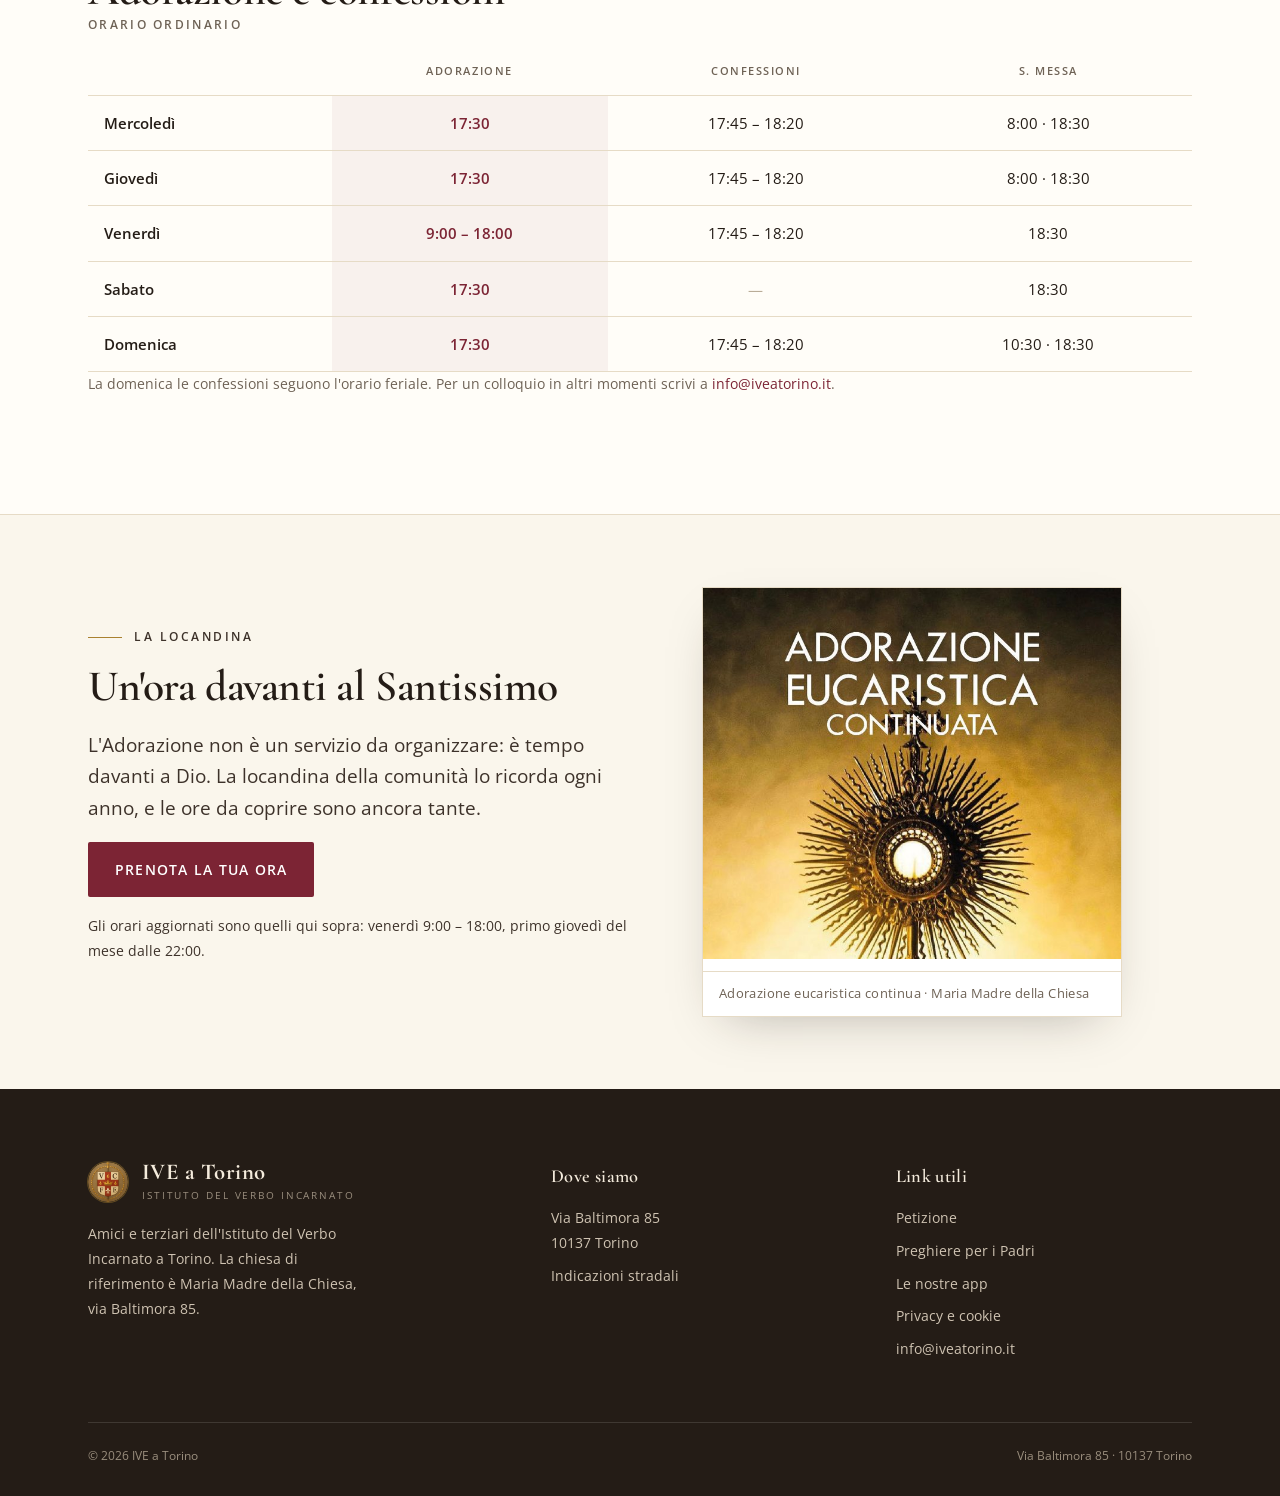
==== commit e67d9693: "Pagina Preghiera con il Rosario in audio, sitemap e robots generati" ====
--- a/docs/adorazione.html
+++ b/docs/adorazione.html
@@ -36,7 +36,7 @@
       <span></span><span></span><span></span>
     </button>
     <nav class="links" id="menu">
-      <a href="index.html">Home</a><a href="comunita.html">La comunità</a><a href="adorazione.html" class="on">Adorazione</a><a href="orari.html">Orari</a><a href="eventi.html">Eventi</a><a href="formazione.html">Formazione</a><a href="contatti.html">Contatti</a>
+      <a href="index.html">Home</a><a href="comunita.html">Comunità</a><a href="adorazione.html" class="on">Adorazione</a><a href="preghiera.html">Preghiera</a><a href="orari.html">Orari</a><a href="eventi.html">Eventi</a><a href="formazione.html">Formazione</a><a href="contatti.html">Contatti</a>
       <a class="cta" href="https://whatsapp.com/channel/0029Vb6V2S27Noa7Re3MLe0u">Canale WhatsApp</a>
     </nav>
   </div>
@@ -65,6 +65,7 @@
       </ol>
       <p class="note">Se non puoi più venire, cancella la prenotazione: quell'ora torna disponibile per qualcun altro.</p>
       <p><a class="btn btn-primary" href="https://script.google.com/macros/s/AKfycbzdeOyxCEVWRphI1P3eCbvoeGcSKrlUnJ_9xuvQpjoVHb_Cqe-H3EEqznvLJ4WXOYSK4A/exec">Apri il calendario</a></p>
+      <p class="note">Durante l'ora di Adorazione puoi recitare il Rosario seguendo l'audio: <a href="preghiera.html">le quattro corone</a>.</p>
     </div>
     <aside class="sidecard">
       <p class="kicker">Orari</p>
--- a/docs/assets/css/style.css
+++ b/docs/assets/css/style.css
@@ -218,6 +218,7 @@
 /* figure */
 /* ---------- formazione: schede PDF ---------- */
 .docs{display:grid;grid-template-columns:repeat(3,1fr);gap:1px;background:var(--line);border:1px solid var(--line)}
+.docs.c2{grid-template-columns:repeat(2,1fr)}
 .doc{background:var(--paper);padding:28px 26px 24px;display:flex;flex-direction:column;transition:.2s}
 .doc:hover{background:#FFF9EC}
 .doc .n{font-size:.68rem;letter-spacing:.18em;text-transform:uppercase;color:var(--gold);font-weight:600;margin:0 0 10px}
@@ -234,6 +235,16 @@
 .poster figcaption b{display:block;font-family:"Cormorant Garamond",serif;font-size:1.05rem;font-weight:600;color:var(--ink);margin-bottom:2px}
 .twoup{display:grid;grid-template-columns:repeat(2,minmax(0,1fr));gap:44px;align-items:start;margin-top:38px;max-width:880px}
 .rivista{display:grid;grid-template-columns:320px 1fr;gap:56px;align-items:center}
+
+
+/* ---------- rosario in audio ---------- */
+.audio-list{border-top:1px solid var(--line);margin-top:20px}
+.audio-row{display:grid;grid-template-columns:1fr 360px;gap:44px;align-items:center;padding:30px 0;border-bottom:1px solid var(--line)}
+.audio-row .k{font-size:.72rem;letter-spacing:.16em;text-transform:uppercase;color:var(--gold);font-weight:600;margin:0 0 8px}
+.audio-row h3{font-size:1.55rem;margin:0 0 8px}
+.audio-row p{color:var(--muted);font-size:.95rem;margin:0}
+.audio-row .player audio{width:100%;height:44px;display:block}
+.audio-row .player .note{margin:10px 0 0;font-size:.82rem}
 
 figure{margin:0}
 figcaption{font-size:.8rem;color:var(--muted);margin-top:12px;letter-spacing:.03em}
@@ -261,6 +272,7 @@
   .door:last-child{border-bottom:none}
   .event{grid-template-columns:1fr;gap:34px}
   .event img{max-width:320px}
+  .audio-row{grid-template-columns:1fr;gap:18px}
   .docs{grid-template-columns:repeat(2,1fr)}
   .twoup{grid-template-columns:1fr;max-width:420px}
   .rivista{grid-template-columns:1fr;gap:34px}
@@ -286,7 +298,7 @@
   .hero .eyebrow{font-size:.66rem;letter-spacing:.11em}
   .hero .eyebrow::before{width:22px;margin-right:8px}
   .issues{grid-template-columns:1fr}
-  .docs{grid-template-columns:1fr}
+  .docs,.docs.c2{grid-template-columns:1fr}
   .twoup{max-width:none}
   section{padding:72px 0}
   .hero{grid-template-columns:1fr;min-height:0}
